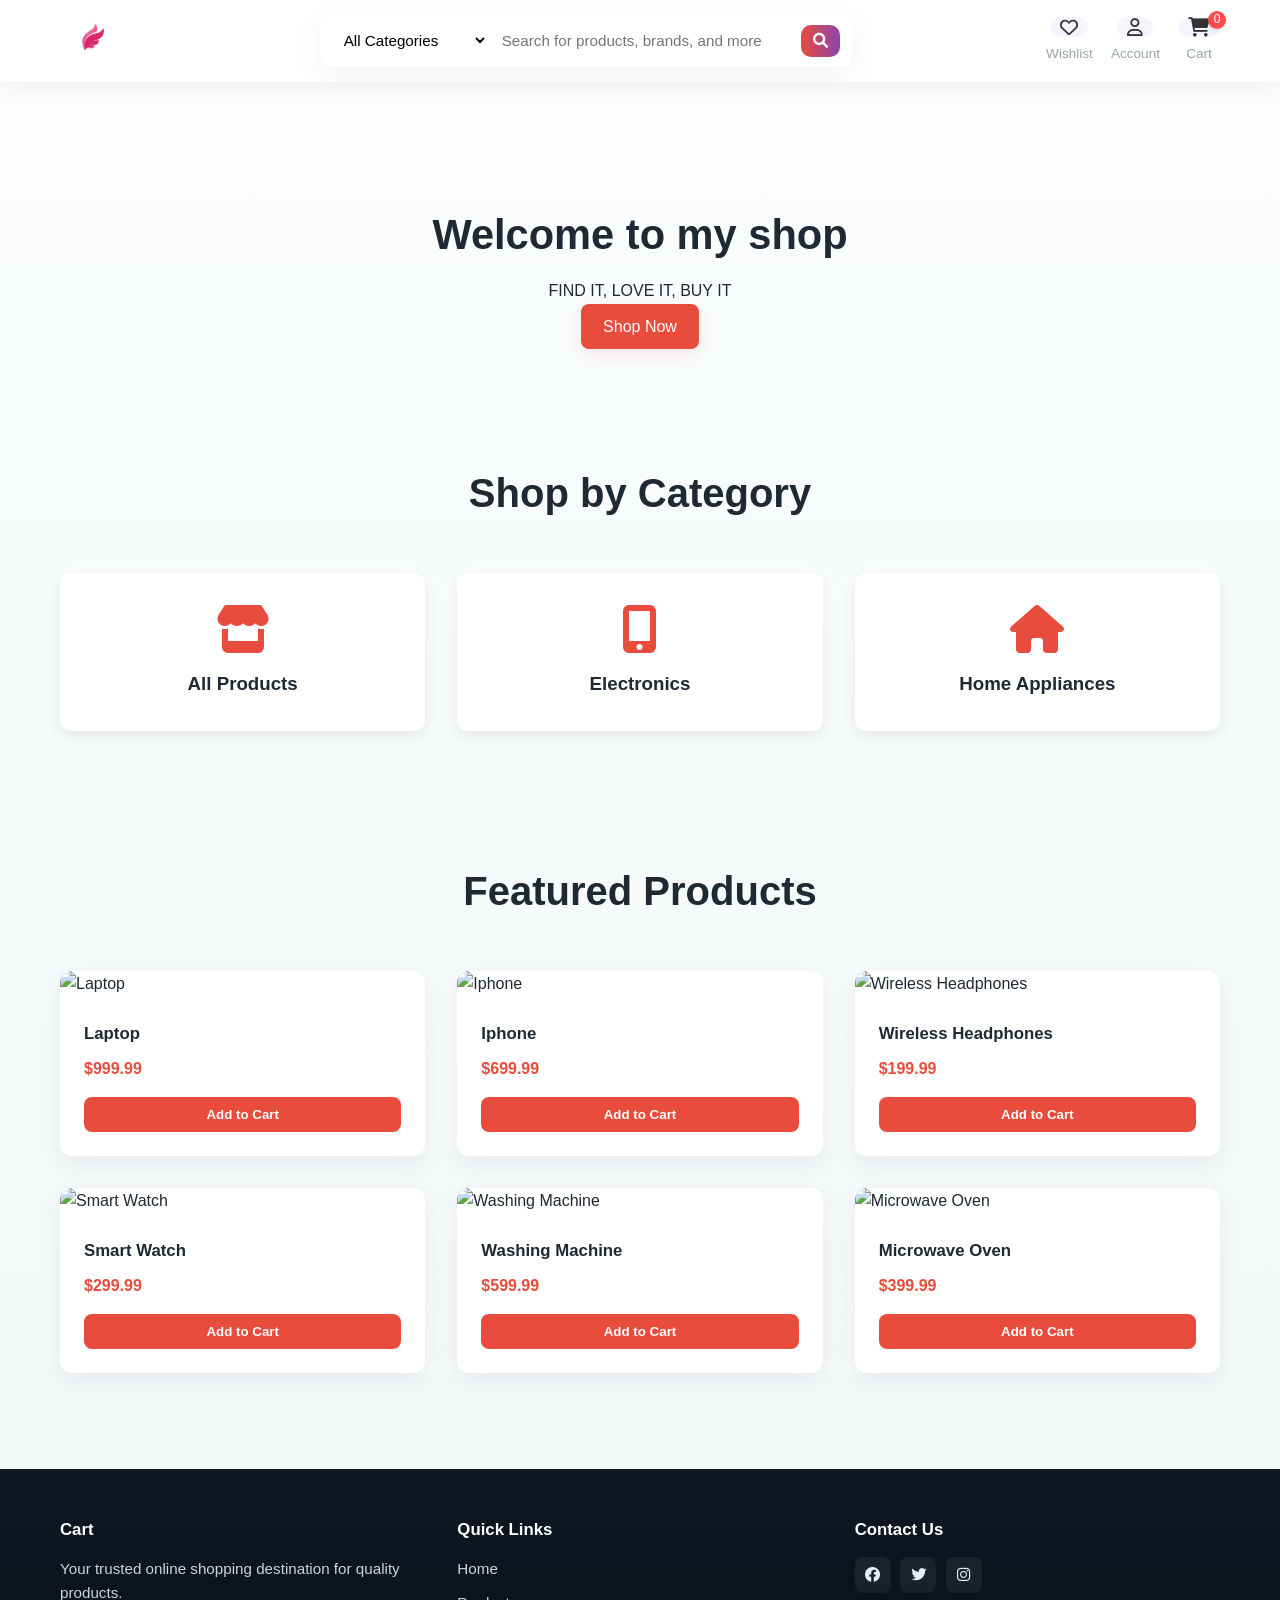
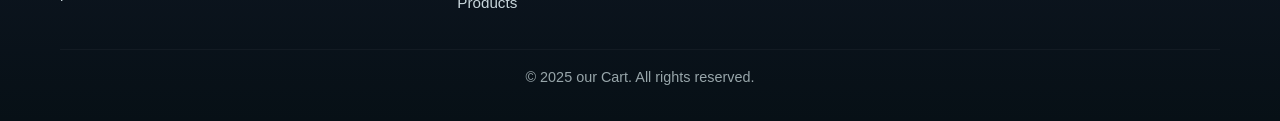
==== index.html @ 05873bdb "Add files via upload" ====
<!DOCTYPE html>
<html lang="en">
<head>
    <meta charset="UTF-8">
    <meta name="viewport" content="width=device-width, initial-scale=1.0">
    <title>Online Store</title>
    <link href="https://cdnjs.cloudflare.com/ajax/libs/font-awesome/6.0.0/css/all.min.css" rel="stylesheet">
    <link rel="stylesheet" href="style.css">
</head>
<body>

    <header>
        <nav class="navbar">
            <div class="nav-container container">
                <div class="nav-left">
                    <div class="logo">
                        <a href="index.html" aria-label="Skm Cart home">
                            <img src="favicon.png" alt="Skm Cart logo">
                            <span class="sr-only">Cart</span>
                        </a>
                    </div>
                </div>

                <div class="nav-center">
                    <div class="search-bar">
                        <select id="search-category" class="search-category" aria-label="Select category">
                            <option value="all">All Categories</option>
                            <option value="electronics">Electronics</option>
                            <option value="appliances">Home Appliances</option>
                        </select>
                        <input id="search-input" class="search-input" type="search" placeholder="Search for products, brands, and more" aria-label="Search products">
                        <button class="search-btn" aria-label="Submit search"><i class="fas fa-search"></i></button>
                    </div>
                </div>

                <div class="nav-right">
                    <div class="nav-icons-stack">
                        <a href="#" class="icon-item" aria-label="Wishlist">
                            <i class="far fa-heart fa-lg" aria-hidden="true"></i>
                            <span class="nav-label">Wishlist</span>
                        </a>
                        <a href="#" class="icon-item" aria-label="Account">
                            <i class="far fa-user fa-lg" aria-hidden="true"></i>
                            <span class="nav-label">Account</span>
                        </a>
                        <a href="cart.html" class="icon-item cart-icon-link" aria-label="View cart">
                            <i class="fas fa-shopping-cart fa-lg" aria-hidden="true"></i>
                            <span class="nav-label">Cart</span>
                            <span class="cart-count" aria-live="polite">0</span>
                        </a>
                    </div>
                </div>
            </div>
        </nav>
    </header>

    <section id="home" class="hero">
        <div class="hero-content">
            <h1>Welcome to my shop</h1>
            <p>FIND IT, LOVE IT, BUY IT</p>
            <a href="#products" class="cta-button">Shop Now</a>
        </div>
    </section>

    <section class="categories">
        <div class="container">
            <h2>Shop by Category</h2>
            <div class="category-grid">
                <div class="category-card" onclick="filterProducts('all')">
                    <i class="fas fa-store"></i>
                    <h3>All Products</h3>
                </div>
                <div class="category-card" onclick="filterProducts('electronics')">
                    <i class="fas fa-mobile-alt"></i>
                    <h3>Electronics</h3>
                </div>
                <div class="category-card" onclick="filterProducts('appliances')">
                    <i class="fas fa-home"></i>
                    <h3>Home Appliances</h3>
                </div>
            </div>
        </div>
    </section>
    
    <section id="products" class="products">
        <div class="container">
            <h2>Featured Products</h2>
            <div class="product-grid" id="product-grid"></div>
        </div>
    </section>

    <footer id="about">
        <div class="container">
            <div class="footer-content">
                <div class="footer-section">
                    <h3>Cart</h3>
                    <p>Your trusted online shopping destination for quality products.</p>
                </div>
                <div class="footer-section">
                    <h4>Quick Links</h4>
                    <ul>
                        <li><a href="#home">Home</a></li>
                        <li><a href="#products">Products</a></li>
                    </ul>
                </div>
                <div id="contact" class="footer-section">
                    <h4>Contact Us</h4>
                    <div class="social-icons">
                        <a href="#" class="social-link" aria-label="Facebook" title="Facebook">
                            <i class="fab fa-facebook"></i>
                        </a>
                        <a href="#" class="social-link" aria-label="Twitter" title="Twitter">
                            <i class="fab fa-twitter"></i>
                        </a>
                        <a href="#" class="social-link" aria-label="Instagram" title="Instagram">
                            <i class="fab fa-instagram"></i>
                        </a>
                    </div>
                </div>
            </div>
            <div class="footer-bottom">
                <p>© 2025 our Cart. All rights reserved.</p>
            </div>
        </div>
    </footer>
    
    <script src="script.js"></script>

    <!-- Product Detail Modal -->
    <div id="product-modal" class="modal" aria-hidden="true">
        <div class="modal-overlay" data-action="close"></div>
        <div class="modal-dialog" role="dialog" aria-modal="true" aria-labelledby="modal-title">
            <button class="modal-close" data-action="close" aria-label="Close">&times;</button>
            <div class="modal-content">
                <div class="modal-image">
                    <img id="modal-image" src="" alt="">
                </div>
                <div class="modal-info">
                    <h3 id="modal-title"></h3>
                    <p id="modal-price"></p>
                    <p id="modal-desc"></p>
                    <button id="modal-add" class="cta-button">Add to Cart</button>
                </div>
            </div>
        </div>
    </div>
</body>
</html>
---- style.css ----
/* General Styles */
* {
    margin: 0;
    padding: 0;
    box-sizing: border-box;
    font-family: 'Arial', sans-serif;
}

body {
    line-height: 1.6;
    color: var(--text-color);
    background: var(--page-bg);
    -webkit-font-smoothing:antialiased;
}

.container {
    max-width: 1200px;
    margin: 0 auto;
    padding: 0 20px;
}

:root{
    --brand:#e74c3c;
    --accent:#02e6d9;
    --muted:#98a6aa;
    --bg:#f6f8f9;
    --page-bg: linear-gradient(180deg,#fbfdfe 0%, #f3f7f8 100%);
    --card-bg:#ffffff;
    --text-color:#1f2933;
    --shadow: 0 8px 24px rgba(15,23,42,0.06);
}

/* Accessibility helpers */
.sr-only {
    position: absolute !important;
    width: 1px !important;
    height: 1px !important;
    padding: 0 !important;
    margin: -1px !important;
    overflow: hidden !important;
    clip: rect(0, 0, 0, 0) !important;
    white-space: nowrap !important;
    border: 0 !important;
}

a {
    text-decoration: none;
    color: inherit;
}

/* Header & Navbar */
header {
    background: rgba(255,255,255,0.9);
    backdrop-filter: blur(6px);
    box-shadow: 0 6px 20px rgba(15,23,42,0.05);
    position: sticky;
    top: 0;
    z-index: 1000;
}

.navbar {
    padding: 0.9rem 0;
}

.nav-container {
    display: flex;
    align-items: center;
    gap: 1rem;
    justify-content: space-between;
}

.nav-left {
    display: flex;
    align-items: center;
    gap: 0.8rem;
}

.nav-center {
    flex: 1 1 auto;
    display: flex;
    align-items: center;
    justify-content: center;
}

.nav-right {
    display: flex;
    align-items: center;
    gap: 0.6rem;
}

/* nav-toggle removed */

.nav-menu {
    display: flex;
    list-style: none;
    gap: 1.4rem;
    align-items: center;
    justify-content: center;
}

/* Mobile collapsed state removed (no toggle button) */

/* Search form in header */
.search-form {
    display: flex;
    align-items: center;
    gap: 0.4rem;
    margin-right: 0.8rem;
}

.search-input {
    padding: 8px 10px;
    border-radius: 6px;
    border: 1px solid #e6e6e6;
    width: 220px;
    font-size: 0.95rem;
}

.search-btn {
    background: #e74c3c;
    color: white;
    border: none;
    padding: 8px 10px;
    border-radius: 6px;
    cursor: pointer;
}

.search-btn i { font-size: 0.95rem; }

.logo h2 {
    color: var(--brand);
    font-size: 1.6rem;
    letter-spacing: -.5px;
    font-weight:700;
}

.logo a { display: inline-flex; align-items:center; gap:8px; color: inherit; }
/* logo icon removed */

.logo img {
    height: 44px;
    width: auto;
    display: block;
}

/* Centered search bar (large) */
.search-bar {
    display: inline-flex;
    align-items: center;
    gap: 8px;
    background: #fff;
    padding: 10px 12px;
    border-radius: 12px;
    box-shadow: 0 8px 30px rgba(31,41,51,0.06);
    max-width: 640px;
    width: 60%;
}

.search-category {
    border: none;
    background: transparent;
    font-size: 0.95rem;
    padding: 6px 8px;
}

.search-bar .search-input {
    flex: 1 1 auto;
    border: none;
    box-shadow: none;
    padding: 8px 6px;
}

.search-bar .search-btn {
    background: linear-gradient(90deg,var(--brand), #8e44ad);
    color: #fff;
    border-radius: 10px;
    padding: 8px 12px;
}

.nav-icons-stack {
    display: flex;
    gap: 18px;
    align-items: center;
}

.icon-item {
    display: inline-flex;
    flex-direction: column;
    align-items: center;
    gap: 6px;
    text-decoration: none;
    color: inherit;
    font-size: 0.9rem;
}

.icon-item i { display:block; background: rgba(107,91,214,0.06); padding:10px; border-radius:10px; color:#333; }

.icon-item:hover i { transform: translateY(-4px); background: linear-gradient(90deg,#6b5bd6,#8e44ad); color:#fff; }

.nav-icons-stack .cart-count { background:#ff4d4d; }

.icon-item .nav-label {
    font-size: 0.85rem;
    color: var(--muted);
}

/* make search-bar responsive */
@media (max-width: 900px) {
    .search-bar { width: 70%; }
}

@media (max-width: 700px) {
    .search-bar { width: 100%; }
    .nav-center { order: 3; width: 100%; margin-top: 8px; }
    .nav-right { order: 2; }
    .nav-left { order: 1; }
    .nav-icons-stack { gap: 10px; }
    .icon-item .nav-label { display: none; }
}

.nav-menu {
    display: flex;
    list-style: none;
    gap: 2rem;
}

.nav-menu a:hover {
    color: #e74c3c;
}

.cart-icon-link {
    position: relative;
    display: inline-flex;
    align-items: center;
    gap: 6px;
    color: inherit;
}

.cart-icon-link .fas {
    font-size: 1.2rem;
}

.cart-count {
    position: absolute;
    top: -6px;
    right: -6px;
    background: var(--brand);
    color: white;
    border-radius: 50%;
    min-width: 18px;
    height: 18px;
    padding: 0 4px;
    font-size: 0.75rem;
    display: inline-flex;
    align-items: center;
    justify-content: center;
    box-shadow: 0 2px 6px rgba(0,0,0,0.12);
}

/* Hero Section */
.hero {
    background: linear-gradient(180deg,var(--page-bg), #eaf8f6 60%);
    padding: 120px 20px 48px;
    text-align: center;
}

.hero-content h1 {
    font-size: 2.6rem;
    margin-bottom: 0.6rem;
    color: var(--text-color);
}

.cta-button {
    background: var(--brand);
    color: white;
    padding: 10px 22px;
    border: none;
    border-radius: 8px;
    font-size: 1rem;
    cursor: pointer;
    transition: transform 0.12s ease, box-shadow 0.12s ease;
    display: inline-block;
    box-shadow: 0 6px 18px rgba(231,76,60,0.12);
}

.cta-button:hover {
    transform: translateY(-3px);
}

/* Categories & Products Section */
.categories, .products {
    padding: 4rem 0;
}

h2 {
    text-align: center;
    margin-bottom: 3rem;
    font-size: 2.5rem;
}

.category-grid, .product-grid {
    display: grid;
    grid-template-columns: repeat(auto-fit, minmax(280px, 1fr));
    gap: 2rem;
}

.category-card {
    background: white;
    padding: 2rem;
    border-radius: 10px;
    text-align: center;
    box-shadow: 0 5px 15px rgba(0,0,0,0.08);
    transition: transform 0.3s;
    cursor: pointer;
}

.category-card:hover {
    transform: translateY(-5px);
}

.category-card i {
    font-size: 3rem;
    color: #e74c3c;
    margin-bottom: 1rem;
}

/* Product Card */
.product-card {
    background: var(--card-bg);
    border-radius: 12px;
    overflow: hidden;
    box-shadow: var(--shadow);
    transition: transform 0.18s ease, box-shadow 0.18s ease;
    display: flex;
    flex-direction: column;
}

.product-card:hover {
    transform: translateY(-6px) scale(1.01);
    box-shadow: 0 18px 40px rgba(15,23,42,0.12);
}

.product-image img {
    width: 100%;
    height: 220px;
    object-fit: cover;
    transition: transform 0.3s ease;
}

.product-image img:hover {
    transform: scale(1.03);
}

.product-info {
    padding: 1.5rem;
    flex-grow: 1;
    display: flex;
    flex-direction: column;
}

.product-info h3 {
    margin-bottom: 0.5rem;
    font-size: 1.05rem;
    color: var(--text-color);
}

.product-info .price {
    font-weight: 700;
    color: var(--brand);
    margin-bottom: 1rem;
}

.add-to-cart, .product-info .add-to-cart {
    background: var(--brand);
    color: white;
    border: none;
    padding: 10px 14px;
    border-radius: 8px;
    cursor: pointer;
    font-weight:600;
}

.add-to-cart:hover { transform: translateY(-2px); }

.product-info p {
    flex-grow: 1;
    color: #666;
    margin-bottom: 1rem;
}

.product-info .price {
    font-weight: 700;
    color: #e74c3c;
    margin-bottom: 1rem;
}

.product-actions {
    display: flex;
    gap: 0.5rem;
}

.product-actions button {
    background: #e74c3c;
    color: white;
    border: none;
    padding: 10px 14px;
    border-radius: 6px;
    cursor: pointer;
    transition: background 0.2s;
}

.product-actions button.secondary {
    background: #f1f1f1;
    color: #333;
}

.product-actions button:hover {
    background: #c0392b;
}

/* Footer - modern, responsive */
footer {
    background: linear-gradient(180deg, #0f1724 0%, #071016 100%);
    color: #e6eef2;
    padding: 3rem 0 2rem;
    margin-top: 2rem;
}

.footer-content {
    display: flex;
    gap: 2rem;
    align-items: flex-start;
    justify-content: space-between;
    flex-wrap: wrap;
    padding-bottom: 1.5rem;
}

.footer-section {
    flex: 1 1 220px;
    min-width: 180px;
}

.footer-section h3, .footer-section h4 {
    color: #ffffff;
    margin-bottom: 0.8rem;
    font-size: 1.05rem;
}

.footer-section p, .footer-section ul, .footer-section a {
    color: #c8d6db;
    font-size: 0.95rem;
    line-height: 1.6;
}

.footer-section ul {
    list-style: none;
    padding: 0;
}

.footer-section ul li {
    margin-bottom: 0.6rem;
}

.footer-section a:hover {
    color: #02e6d9;
}

.social-icons {
    display: flex;
    gap: 0.6rem;
}

.social-icons i {
    background: rgba(255,255,255,0.06);
    padding: 8px;
    border-radius: 8px;
    width: 36px;
    height: 36px;
    display: inline-flex;
    align-items: center;
    justify-content: center;
    color: #e6eef2;
    transition: transform 0.15s, background 0.15s;
}

.social-icons i:hover {
    transform: translateY(-3px);
    background: rgba(2,229,217,0.12);
    color: #02e6d9;
}

.social-link {
    display: inline-block;
    border-radius: 8px;
    outline: none;
}

.social-link:focus {
    box-shadow: 0 0 0 3px rgba(2,229,217,0.12);
}

.footer-bottom {
    border-top: 1px solid rgba(255,255,255,0.04);
    padding-top: 1rem;
    text-align: center;
    color: #98a6aa;
    font-size: 0.9rem;
}

@media (max-width: 768px) {
    .hero {
        padding-top: 120px;
    }

    .footer-content {
        flex-direction: column;
        gap: 1.2rem;
    }

    .nav-menu {
        display: none;
    }

    /* collapsed mobile menu rules removed (no toggle) */

    .nav-right .search-input {
        width: 120px;
    }

    .search-input {
        width: 140px;
    }
}

/* Cart Page Styles */
.page-container h2 {
    margin: 1.5rem 0;
    font-size: 1.8rem;
}

/* Checkout Page Styles */
.checkout-layout {
    display: grid;
    grid-template-columns: 1fr 380px;
    gap: 2rem;
    align-items: start;
}

.checkout-form {
    background: var(--card-bg);
    padding: 1.2rem;
    border-radius: 10px;
    box-shadow: var(--shadow);
}

.checkout-form h3 {
    margin-bottom: 1rem;
    font-size: 1.2rem;
    color: var(--text-color);
}

.form-group {
    display: flex;
    flex-direction: column;
    gap: 6px;
    margin-bottom: 12px;
}

.form-group label {
    font-size: 0.95rem;
    color: var(--text-color);
}

.form-group input, .form-group select, .form-group textarea {
    padding: 10px 12px;
    border-radius: 8px;
    border: 1px solid #e6e9eb;
    background: #fff;
    font-size: 0.95rem;
    color: #222;
}

.form-group input:focus, .form-group select:focus, .form-group textarea:focus {
    outline: none;
    box-shadow: 0 4px 18px rgba(2,229,217,0.08);
    border-color: var(--brand);
}

.checkout-form .cta-button {
    margin-top: 8px;
    padding: 12px 16px;
    font-size: 1rem;
    border-radius: 8px;
}

.order-summary {
    /* keep existing dark summary but add spacing */
    padding: 1.6rem;
    min-height: 160px;
}

.summary-item {
    display: flex;
    justify-content: space-between;
    gap: 8px;
    margin-bottom: 8px;
    color: #dbe8ea;
}

.order-summary h3 { color: #fff; }

/* Two-column compact form layout for wider screens */
.checkout-form .row {
    display: grid;
    grid-template-columns: 1fr 1fr;
    gap: 12px;
}

@media (max-width: 900px) {
    .checkout-layout {
        grid-template-columns: 1fr;
    }

    .checkout-form .row {
        grid-template-columns: 1fr;
    }

    .order-summary {
        margin-top: 1rem;
        width: 100%;
    }
}

/* Payment section styles */
.payment-methods {
    display: flex;
    gap: 12px;
    align-items: center;
}

.pm-item {
    display: inline-flex;
    align-items: center;
    gap: 8px;
    background: #f5f7f8;
    padding: 8px 10px;
    border-radius: 8px;
    font-size: 0.95rem;
    cursor: pointer;
}

.pm-item input { accent-color: var(--brand); }

.payment-panel { margin-top: 12px; }

.qr-placeholder {
    background: linear-gradient(180deg,#fff 0%, #f1f5f6 100%);
    border: 1px dashed rgba(0,0,0,0.06);
    height: 160px;
    display: flex;
    align-items: center;
    justify-content: center;
    border-radius: 8px;
    color: #6b7280;
    font-weight: 600;
}

#qr-reader { border-radius: 8px; overflow: hidden; max-width: 100%; box-shadow: 0 6px 18px rgba(0,0,0,0.06); }
#qr-scanner .cta-button { padding: 8px 12px; }

.payment-panel p { color: #445; margin-bottom: 8px; }

/* UPI specific */
.payment-panel #upi-id {
    width: 100%;
}

.payment-panel #upi-btn { margin-top: 8px; }

#cart-grid {
    display: grid;
    grid-template-columns: 1fr 340px;
    gap: 2rem;
    align-items: start;
}

.cart-items {
    display: flex;
    flex-direction: column;
    gap: 1rem;
}

.cart-item {
    background: #fff;
    display: grid;
    grid-template-columns: 100px 1fr auto;
    gap: 1rem;
    align-items: center;
    padding: 1rem;
    border-radius: 10px;
    box-shadow: 0 4px 12px rgba(2,13,23,0.06);
}

.cart-item img {
    width: 100px;
    height: 80px;
    object-fit: cover;
    border-radius: 8px;
}

.item-details h3 {
    font-size: 1rem;
    margin-bottom: 0.4rem;
}

.item-details p {
    color: #666;
    font-size: 0.95rem;
    margin-bottom: 0.6rem;
}

.quantity-controls {
    display: inline-flex;
    align-items: center;
    gap: 0.5rem;
    background: #f7f9fa;
    padding: 4px;
    border-radius: 6px;
}

.quantity-btn {
    background: transparent;
    border: none;
    width: 28px;
    height: 28px;
    display: inline-flex;
    align-items: center;
    justify-content: center;
    cursor: pointer;
    font-weight: 700;
    color: #333;
}

.quantity-btn:hover {
    background: rgba(0,0,0,0.04);
    border-radius: 4px;
}

.remove-btn {
    background: transparent;
    color: #c0392b;
    border: 1px solid rgba(192,57,43,0.08);
    padding: 6px 8px;
    border-radius: 6px;
    cursor: pointer;
}

.item-total {
    font-weight: 700;
    color: #111;
    margin-left: 0.5rem;
}

.order-summary {
    background: linear-gradient(180deg,#0b2230 0%, #071016 100%);
    color: #e6eef2;
    padding: 1.4rem;
    border-radius: 10px;
    box-shadow: 0 6px 18px rgba(2,13,23,0.18);
}

.order-summary h3 {
    margin-bottom: 1rem;
}

.order-summary p {
    font-size: 1.1rem;
    margin-bottom: 1rem;
}

.order-summary .cta-button {
    display: block;
    text-align: center;
    width: 100%;
}

@media (max-width: 900px) {
    #cart-grid {
        grid-template-columns: 1fr;
    }

    .cart-item {
        grid-template-columns: 80px 1fr;
    }

    .item-total {
        margin-left: 0;
        margin-top: 8px;
    }
}

/* Modal styles for product detail popup */
.modal {
    position: fixed;
    inset: 0;
    display: none;
    align-items: center;
    justify-content: center;
    z-index: 2000;
}

.modal.show {
    display: flex;
}

.modal-overlay {
    position: absolute;
    inset: 0;
    background: rgba(0,0,0,0.6);
}

.modal-dialog {
    position: relative;
    background: #fff;
    border-radius: 10px;
    max-width: 900px;
    width: 90%;
    z-index: 2010;
    padding: 0.8rem;
}

.modal-close {
    position: absolute;
    right: 12px;
    top: 8px;
    background: transparent;
    border: none;
    font-size: 1.6rem;
    cursor: pointer;
}

.modal-content {
    display: flex;
    gap: 1rem;
    align-items: flex-start;
}

.modal-image img {
    max-width: 360px;
    width: 100%;
    height: auto;
    border-radius: 8px;
}

.modal-info {
    padding: 0.6rem 0.8rem;
}

.modal-info .cta-button, #modal-add {
    background: var(--brand);
    color: white;
    border-radius: 8px;
    padding: 8px 14px;
    border: none;
    cursor: pointer;
}

/* Focus outlines for keyboard users */
button:focus, a:focus, input:focus {
    outline: 3px solid rgba(2,229,217,0.14);
    outline-offset: 2px;
}

@media (max-width: 720px) {
    .modal-content {
        flex-direction: column;
        align-items: center;
    }

    .modal-image img {
        max-width: 100%;
    }
}

/* Processing spinner and order confirm modal tweaks */
.spinner {
    width: 56px;
    height: 56px;
    border-radius: 50%;
    border: 6px solid rgba(0,0,0,0.06);
    border-top-color: var(--brand);
    animation: spin 1s linear infinite;
    margin-top: 12px;
}

@keyframes spin { to { transform: rotate(360deg); } }

#order-confirm-modal .modal-dialog { max-width: 640px; }
#order-confirm-body { color: #133; margin-top: 8px; }
.order-confirm-actions .cta-button { background: linear-gradient(90deg,var(--brand), #8e44ad); }
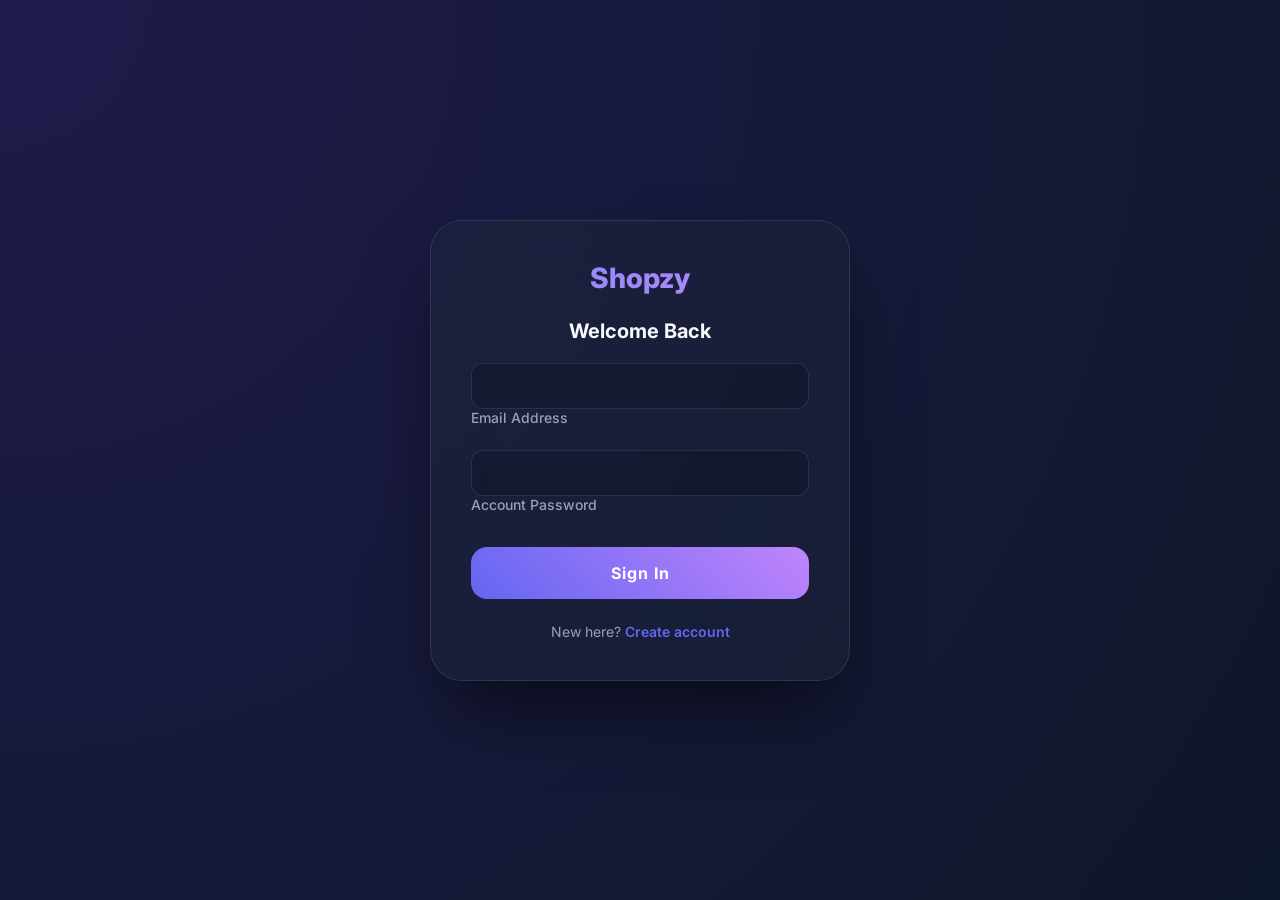
==== commit 09b9fe46: "Add files via upload" ====
--- a/index.html
+++ b/index.html
@@ -1,148 +1,175 @@
-<!DOCTYPE html>
-<html lang="en">
-<head>
-    <meta charset="UTF-8">
-    <meta name="viewport" content="width=device-width, initial-scale=1.0">
-    <title>Online Store</title>
-    <link href="https://cdnjs.cloudflare.com/ajax/libs/font-awesome/6.0.0/css/all.min.css" rel="stylesheet">
-    <link rel="stylesheet" href="style.css">
-</head>
-<body>
-
-    <header>
-        <nav class="navbar">
-            <div class="nav-container container">
-                <div class="nav-left">
-                    <div class="logo">
-                        <a href="index.html" aria-label="Skm Cart home">
-                            <img src="favicon.png" alt="Skm Cart logo">
-                            <span class="sr-only">Cart</span>
-                        </a>
-                    </div>
-                </div>
-
-                <div class="nav-center">
-                    <div class="search-bar">
-                        <select id="search-category" class="search-category" aria-label="Select category">
-                            <option value="all">All Categories</option>
-                            <option value="electronics">Electronics</option>
-                            <option value="appliances">Home Appliances</option>
-                        </select>
-                        <input id="search-input" class="search-input" type="search" placeholder="Search for products, brands, and more" aria-label="Search products">
-                        <button class="search-btn" aria-label="Submit search"><i class="fas fa-search"></i></button>
-                    </div>
-                </div>
-
-                <div class="nav-right">
-                    <div class="nav-icons-stack">
-                        <a href="#" class="icon-item" aria-label="Wishlist">
-                            <i class="far fa-heart fa-lg" aria-hidden="true"></i>
-                            <span class="nav-label">Wishlist</span>
-                        </a>
-                        <a href="#" class="icon-item" aria-label="Account">
-                            <i class="far fa-user fa-lg" aria-hidden="true"></i>
-                            <span class="nav-label">Account</span>
-                        </a>
-                        <a href="cart.html" class="icon-item cart-icon-link" aria-label="View cart">
-                            <i class="fas fa-shopping-cart fa-lg" aria-hidden="true"></i>
-                            <span class="nav-label">Cart</span>
-                            <span class="cart-count" aria-live="polite">0</span>
-                        </a>
-                    </div>
-                </div>
-            </div>
-        </nav>
-    </header>
-
-    <section id="home" class="hero">
-        <div class="hero-content">
-            <h1>Welcome to my shop</h1>
-            <p>FIND IT, LOVE IT, BUY IT</p>
-            <a href="#products" class="cta-button">Shop Now</a>
-        </div>
-    </section>
-
-    <section class="categories">
-        <div class="container">
-            <h2>Shop by Category</h2>
-            <div class="category-grid">
-                <div class="category-card" onclick="filterProducts('all')">
-                    <i class="fas fa-store"></i>
-                    <h3>All Products</h3>
-                </div>
-                <div class="category-card" onclick="filterProducts('electronics')">
-                    <i class="fas fa-mobile-alt"></i>
-                    <h3>Electronics</h3>
-                </div>
-                <div class="category-card" onclick="filterProducts('appliances')">
-                    <i class="fas fa-home"></i>
-                    <h3>Home Appliances</h3>
-                </div>
-            </div>
-        </div>
-    </section>
-    
-    <section id="products" class="products">
-        <div class="container">
-            <h2>Featured Products</h2>
-            <div class="product-grid" id="product-grid"></div>
-        </div>
-    </section>
-
-    <footer id="about">
-        <div class="container">
-            <div class="footer-content">
-                <div class="footer-section">
-                    <h3>Cart</h3>
-                    <p>Your trusted online shopping destination for quality products.</p>
-                </div>
-                <div class="footer-section">
-                    <h4>Quick Links</h4>
-                    <ul>
-                        <li><a href="#home">Home</a></li>
-                        <li><a href="#products">Products</a></li>
-                    </ul>
-                </div>
-                <div id="contact" class="footer-section">
-                    <h4>Contact Us</h4>
-                    <div class="social-icons">
-                        <a href="#" class="social-link" aria-label="Facebook" title="Facebook">
-                            <i class="fab fa-facebook"></i>
-                        </a>
-                        <a href="#" class="social-link" aria-label="Twitter" title="Twitter">
-                            <i class="fab fa-twitter"></i>
-                        </a>
-                        <a href="#" class="social-link" aria-label="Instagram" title="Instagram">
-                            <i class="fab fa-instagram"></i>
-                        </a>
-                    </div>
-                </div>
-            </div>
-            <div class="footer-bottom">
-                <p>© 2025 our Cart. All rights reserved.</p>
-            </div>
-        </div>
-    </footer>
-    
-    <script src="script.js"></script>
-
-    <!-- Product Detail Modal -->
-    <div id="product-modal" class="modal" aria-hidden="true">
-        <div class="modal-overlay" data-action="close"></div>
-        <div class="modal-dialog" role="dialog" aria-modal="true" aria-labelledby="modal-title">
-            <button class="modal-close" data-action="close" aria-label="Close">&times;</button>
-            <div class="modal-content">
-                <div class="modal-image">
-                    <img id="modal-image" src="" alt="">
-                </div>
-                <div class="modal-info">
-                    <h3 id="modal-title"></h3>
-                    <p id="modal-price"></p>
-                    <p id="modal-desc"></p>
-                    <button id="modal-add" class="cta-button">Add to Cart</button>
-                </div>
-            </div>
-        </div>
-    </div>
-</body>
-</html>+<!DOCTYPE html>
+<html lang="en">
+<head>
+    <meta charset="UTF-8">
+    <meta name="viewport" content="width=device-width, initial-scale=1.0">
+    <title>Storefront | Shopzy</title>
+    <link rel="stylesheet" href="style.css">
+    <style>
+        body { display: block; align-items: flex-start; justify-content: flex-start; }
+        .header {
+            background: var(--card-bg);
+            backdrop-filter: blur(var(--glass-blur));
+            border-bottom: 1px solid var(--border-color);
+            padding: 16px 40px;
+            display: flex;
+            justify-content: space-between;
+            align-items: center;
+            position: sticky;
+            top: 0;
+            z-index: 100;
+        }
+        .main-content {
+            display: grid;
+            grid-template-columns: 250px 1fr;
+            gap: 40px;
+            padding: 40px;
+            max-width: 1400px;
+            margin: 0 auto;
+        }
+        .sidebar {
+            background: var(--card-bg);
+            backdrop-filter: blur(var(--glass-blur));
+            border: 1px solid var(--border-color);
+            border-radius: 20px;
+            padding: 24px;
+            height: fit-content;
+        }
+        .product-grid {
+            display: grid;
+            grid-template-columns: repeat(auto-fill, minmax(250px, 1fr));
+            gap: 24px;
+        }
+        .product-card {
+            background: var(--card-bg);
+            border: 1px solid var(--border-color);
+            border-radius: 20px;
+            overflow: hidden;
+            transition: var(--transition);
+            cursor: pointer;
+        }
+        .product-card:hover { transform: translateY(-10px); box-shadow: 0 10px 30px rgba(0,0,0,0.5); }
+        .product-img { width: 100%; height: 200px; object-fit: cover; }
+        .product-info { padding: 20px; }
+        .product-price { color: var(--primary); font-size: 1.25rem; font-weight: 700; margin: 10px 0; }
+        .category-filter-item {
+            padding: 10px 0;
+            cursor: pointer;
+            color: var(--text-muted);
+            transition: var(--transition);
+        }
+        .category-filter-item:hover, .category-filter-item.active { color: var(--primary); }
+        .badge { display: none; }
+        .cart-wrapper { position: relative; cursor: pointer; }
+        #cart-count {
+            position: absolute;
+            top: -5px;
+            right: -10px;
+            background: #ef4444;
+            color: white;
+            font-size: 0.7rem;
+            padding: 2px 6px;
+            border-radius: 10px;
+        }
+        .admin-nav { display: none; margin-left: 20px; border-left: 1px solid var(--border-color); padding-left: 20px; }
+        .qty-input { width: 60px; padding: 4px; border-radius: 8px; margin-right: 10px; }
+    </style>
+</head>
+<body>
+    <header class="header">
+        <a href="index.html" class="logo">Shopzy</a>
+        <div style="display: flex; align-items: center; gap: 24px;">
+            <div id="admin-menu" class="admin-nav">
+                <a href="category.html" class="footer-link" style="margin: 0 10px;">Categories</a>
+                <a href="subcategory.html" class="footer-link" style="margin: 0 10px;">Sub-Cats</a>
+                <a href="products-admin.html" class="footer-link" style="margin: 0 10px;">Admin Prods</a>
+            </div>
+            <div class="cart-wrapper" onclick="navigateTo('cart.html')">
+                <span style="font-weight: 600;">🛒 Cart</span>
+                <span id="cart-count">0</span>
+            </div>
+            <a href="orders.html" class="footer-link" style="margin: 0 10px; font-weight: 600;">📦 Orders</a>
+            <span id="welcome-message" style="font-size: 0.9rem; margin-right: 10px;">Welcome!</span>
+            <button onclick="logout()" style="padding: 8px 16px; font-size: 0.8rem; width: auto; background: #ef4444;">Logout</button>
+        </div>
+    </header>
+
+    <div class="main-content">
+        <aside class="sidebar">
+            <h3 style="margin-bottom: 20px;">Filters</h3>
+            <p style="font-size: 0.8rem; text-transform: uppercase; color: var(--text-muted);">Category</p>
+            <div id="category-filters">
+                <div class="category-filter-item active" onclick="filterByCategory('All', this)">All Products</div>
+                <!-- Categories populated here -->
+            </div>
+        </aside>
+
+        <main>
+            <h1 id="page-title" style="text-align: left; margin-bottom: 30px;">All Products</h1>
+            <div id="product-container" class="product-grid">
+                <!-- Products populated here -->
+            </div>
+        </main>
+    </div>
+
+    <script src="auth.js"></script>
+    <script src="utils.js"></script>
+    <script>
+        document.addEventListener('DOMContentLoaded', () => {
+            const currentUser = JSON.parse(sessionStorage.getItem('currentUser'));
+            if (!currentUser) { navigateTo('login.html'); return; }
+
+            document.getElementById('welcome-message').innerText = `Hi, ${currentUser.name}`;
+            if (currentUser.role === 'Admin') {
+                document.getElementById('admin-menu').style.display = 'block';
+            }
+            
+            renderFilters();
+            renderStoreProducts('All');
+            updateCartIcon();
+        });
+
+        function renderFilters() {
+            const categories = JSON.parse(localStorage.getItem('categories') || '[]');
+            const container = document.getElementById('category-filters');
+            categories.forEach(cat => {
+                const item = document.createElement('div');
+                item.className = 'category-filter-item';
+                item.innerText = cat.name;
+                item.onclick = () => filterByCategory(cat.name, item);
+                container.appendChild(item);
+            });
+        }
+
+        function filterByCategory(catName, element) {
+            document.querySelectorAll('.category-filter-item').forEach(i => i.classList.remove('active'));
+            if (element) element.classList.add('active');
+            document.getElementById('page-title').innerText = catName + ' Products';
+            renderStoreProducts(catName);
+        }
+
+        function renderStoreProducts(filter) {
+            const products = JSON.parse(localStorage.getItem('products') || '[]');
+            const container = document.getElementById('product-container');
+            const filtered = filter === 'All' ? products : products.filter(p => p.category === filter);
+
+            container.innerHTML = filtered.map(p => `
+                <div class="product-card">
+                    <img src="${p.image}" class="product-img" onclick="navigateTo('product-detail.html?id=${p.id}')" 
+                        onerror="this.src='https://placehold.co/400x400/1e1b4b/f8fafc?text=Product+Image'">
+                    <div class="product-info">
+                        <h3 onclick="navigateTo('product-detail.html?id=${p.id}')">${p.name}</h3>
+                        <p class="product-price">$${parseFloat(p.price).toFixed(2)}</p>
+                        <div style="display: flex; align-items: center; justify-content: space-between;">
+                            <div>
+                                <input type="number" id="qty-${p.id}" value="1" min="1" max="${p.stock}" class="qty-input">
+                            </div>
+                            <button onclick="addToCart(${p.id}, document.getElementById('qty-${p.id}').value)" style="width: auto; padding: 10px 15px;">Add to Cart</button>
+                        </div>
+                    </div>
+                </div>
+            `).join('') || '<p style="color: var(--text-muted)">No products found in this category.</p>';
+        }
+    </script>
+</body>
+</html>
--- a/style.css
+++ b/style.css
@@ -1,901 +1,292 @@
-/* General Styles */
-* {
-    margin: 0;
-    padding: 0;
-    box-sizing: border-box;
-    font-family: 'Arial', sans-serif;
-}
-
-body {
-    line-height: 1.6;
-    color: var(--text-color);
-    background: var(--page-bg);
-    -webkit-font-smoothing:antialiased;
-}
-
-.container {
-    max-width: 1200px;
-    margin: 0 auto;
-    padding: 0 20px;
-}
-
-:root{
-    --brand:#e74c3c;
-    --accent:#02e6d9;
-    --muted:#98a6aa;
-    --bg:#f6f8f9;
-    --page-bg: linear-gradient(180deg,#fbfdfe 0%, #f3f7f8 100%);
-    --card-bg:#ffffff;
-    --text-color:#1f2933;
-    --shadow: 0 8px 24px rgba(15,23,42,0.06);
-}
-
-/* Accessibility helpers */
-.sr-only {
-    position: absolute !important;
-    width: 1px !important;
-    height: 1px !important;
-    padding: 0 !important;
-    margin: -1px !important;
-    overflow: hidden !important;
-    clip: rect(0, 0, 0, 0) !important;
-    white-space: nowrap !important;
-    border: 0 !important;
-}
-
-a {
-    text-decoration: none;
-    color: inherit;
-}
-
-/* Header & Navbar */
-header {
-    background: rgba(255,255,255,0.9);
-    backdrop-filter: blur(6px);
-    box-shadow: 0 6px 20px rgba(15,23,42,0.05);
-    position: sticky;
-    top: 0;
-    z-index: 1000;
-}
-
-.navbar {
-    padding: 0.9rem 0;
-}
-
-.nav-container {
-    display: flex;
-    align-items: center;
-    gap: 1rem;
-    justify-content: space-between;
-}
-
-.nav-left {
-    display: flex;
-    align-items: center;
-    gap: 0.8rem;
-}
-
-.nav-center {
-    flex: 1 1 auto;
-    display: flex;
-    align-items: center;
-    justify-content: center;
-}
-
-.nav-right {
-    display: flex;
-    align-items: center;
-    gap: 0.6rem;
-}
-
-/* nav-toggle removed */
-
-.nav-menu {
-    display: flex;
-    list-style: none;
-    gap: 1.4rem;
-    align-items: center;
-    justify-content: center;
-}
-
-/* Mobile collapsed state removed (no toggle button) */
-
-/* Search form in header */
-.search-form {
-    display: flex;
-    align-items: center;
-    gap: 0.4rem;
-    margin-right: 0.8rem;
-}
-
-.search-input {
-    padding: 8px 10px;
-    border-radius: 6px;
-    border: 1px solid #e6e6e6;
-    width: 220px;
-    font-size: 0.95rem;
-}
-
-.search-btn {
-    background: #e74c3c;
-    color: white;
-    border: none;
-    padding: 8px 10px;
-    border-radius: 6px;
-    cursor: pointer;
-}
-
-.search-btn i { font-size: 0.95rem; }
-
-.logo h2 {
-    color: var(--brand);
-    font-size: 1.6rem;
-    letter-spacing: -.5px;
-    font-weight:700;
-}
-
-.logo a { display: inline-flex; align-items:center; gap:8px; color: inherit; }
-/* logo icon removed */
-
-.logo img {
-    height: 44px;
-    width: auto;
-    display: block;
-}
-
-/* Centered search bar (large) */
-.search-bar {
-    display: inline-flex;
-    align-items: center;
-    gap: 8px;
-    background: #fff;
-    padding: 10px 12px;
-    border-radius: 12px;
-    box-shadow: 0 8px 30px rgba(31,41,51,0.06);
-    max-width: 640px;
-    width: 60%;
-}
-
-.search-category {
-    border: none;
-    background: transparent;
-    font-size: 0.95rem;
-    padding: 6px 8px;
-}
-
-.search-bar .search-input {
-    flex: 1 1 auto;
-    border: none;
-    box-shadow: none;
-    padding: 8px 6px;
-}
-
-.search-bar .search-btn {
-    background: linear-gradient(90deg,var(--brand), #8e44ad);
-    color: #fff;
-    border-radius: 10px;
-    padding: 8px 12px;
-}
-
-.nav-icons-stack {
-    display: flex;
-    gap: 18px;
-    align-items: center;
-}
-
-.icon-item {
-    display: inline-flex;
-    flex-direction: column;
-    align-items: center;
-    gap: 6px;
-    text-decoration: none;
-    color: inherit;
-    font-size: 0.9rem;
-}
-
-.icon-item i { display:block; background: rgba(107,91,214,0.06); padding:10px; border-radius:10px; color:#333; }
-
-.icon-item:hover i { transform: translateY(-4px); background: linear-gradient(90deg,#6b5bd6,#8e44ad); color:#fff; }
-
-.nav-icons-stack .cart-count { background:#ff4d4d; }
-
-.icon-item .nav-label {
-    font-size: 0.85rem;
-    color: var(--muted);
-}
-
-/* make search-bar responsive */
-@media (max-width: 900px) {
-    .search-bar { width: 70%; }
-}
-
-@media (max-width: 700px) {
-    .search-bar { width: 100%; }
-    .nav-center { order: 3; width: 100%; margin-top: 8px; }
-    .nav-right { order: 2; }
-    .nav-left { order: 1; }
-    .nav-icons-stack { gap: 10px; }
-    .icon-item .nav-label { display: none; }
-}
-
-.nav-menu {
-    display: flex;
-    list-style: none;
-    gap: 2rem;
-}
-
-.nav-menu a:hover {
-    color: #e74c3c;
-}
-
-.cart-icon-link {
-    position: relative;
-    display: inline-flex;
-    align-items: center;
-    gap: 6px;
-    color: inherit;
-}
-
-.cart-icon-link .fas {
-    font-size: 1.2rem;
-}
-
-.cart-count {
-    position: absolute;
-    top: -6px;
-    right: -6px;
-    background: var(--brand);
-    color: white;
-    border-radius: 50%;
-    min-width: 18px;
-    height: 18px;
-    padding: 0 4px;
-    font-size: 0.75rem;
-    display: inline-flex;
-    align-items: center;
-    justify-content: center;
-    box-shadow: 0 2px 6px rgba(0,0,0,0.12);
-}
-
-/* Hero Section */
-.hero {
-    background: linear-gradient(180deg,var(--page-bg), #eaf8f6 60%);
-    padding: 120px 20px 48px;
-    text-align: center;
-}
-
-.hero-content h1 {
-    font-size: 2.6rem;
-    margin-bottom: 0.6rem;
-    color: var(--text-color);
-}
-
-.cta-button {
-    background: var(--brand);
-    color: white;
-    padding: 10px 22px;
-    border: none;
-    border-radius: 8px;
-    font-size: 1rem;
-    cursor: pointer;
-    transition: transform 0.12s ease, box-shadow 0.12s ease;
-    display: inline-block;
-    box-shadow: 0 6px 18px rgba(231,76,60,0.12);
-}
-
-.cta-button:hover {
-    transform: translateY(-3px);
-}
-
-/* Categories & Products Section */
-.categories, .products {
-    padding: 4rem 0;
-}
-
-h2 {
-    text-align: center;
-    margin-bottom: 3rem;
-    font-size: 2.5rem;
-}
-
-.category-grid, .product-grid {
-    display: grid;
-    grid-template-columns: repeat(auto-fit, minmax(280px, 1fr));
-    gap: 2rem;
-}
-
-.category-card {
-    background: white;
-    padding: 2rem;
-    border-radius: 10px;
-    text-align: center;
-    box-shadow: 0 5px 15px rgba(0,0,0,0.08);
-    transition: transform 0.3s;
-    cursor: pointer;
-}
-
-.category-card:hover {
-    transform: translateY(-5px);
-}
-
-.category-card i {
-    font-size: 3rem;
-    color: #e74c3c;
-    margin-bottom: 1rem;
-}
-
-/* Product Card */
-.product-card {
-    background: var(--card-bg);
-    border-radius: 12px;
-    overflow: hidden;
-    box-shadow: var(--shadow);
-    transition: transform 0.18s ease, box-shadow 0.18s ease;
-    display: flex;
-    flex-direction: column;
-}
-
-.product-card:hover {
-    transform: translateY(-6px) scale(1.01);
-    box-shadow: 0 18px 40px rgba(15,23,42,0.12);
-}
-
-.product-image img {
-    width: 100%;
-    height: 220px;
-    object-fit: cover;
-    transition: transform 0.3s ease;
-}
-
-.product-image img:hover {
-    transform: scale(1.03);
-}
-
-.product-info {
-    padding: 1.5rem;
-    flex-grow: 1;
-    display: flex;
-    flex-direction: column;
-}
-
-.product-info h3 {
-    margin-bottom: 0.5rem;
-    font-size: 1.05rem;
-    color: var(--text-color);
-}
-
-.product-info .price {
-    font-weight: 700;
-    color: var(--brand);
-    margin-bottom: 1rem;
-}
-
-.add-to-cart, .product-info .add-to-cart {
-    background: var(--brand);
-    color: white;
-    border: none;
-    padding: 10px 14px;
-    border-radius: 8px;
-    cursor: pointer;
-    font-weight:600;
-}
-
-.add-to-cart:hover { transform: translateY(-2px); }
-
-.product-info p {
-    flex-grow: 1;
-    color: #666;
-    margin-bottom: 1rem;
-}
-
-.product-info .price {
-    font-weight: 700;
-    color: #e74c3c;
-    margin-bottom: 1rem;
-}
-
-.product-actions {
-    display: flex;
-    gap: 0.5rem;
-}
-
-.product-actions button {
-    background: #e74c3c;
-    color: white;
-    border: none;
-    padding: 10px 14px;
-    border-radius: 6px;
-    cursor: pointer;
-    transition: background 0.2s;
-}
-
-.product-actions button.secondary {
-    background: #f1f1f1;
-    color: #333;
-}
-
-.product-actions button:hover {
-    background: #c0392b;
-}
-
-/* Footer - modern, responsive */
-footer {
-    background: linear-gradient(180deg, #0f1724 0%, #071016 100%);
-    color: #e6eef2;
-    padding: 3rem 0 2rem;
-    margin-top: 2rem;
-}
-
-.footer-content {
-    display: flex;
-    gap: 2rem;
-    align-items: flex-start;
-    justify-content: space-between;
-    flex-wrap: wrap;
-    padding-bottom: 1.5rem;
-}
-
-.footer-section {
-    flex: 1 1 220px;
-    min-width: 180px;
-}
-
-.footer-section h3, .footer-section h4 {
-    color: #ffffff;
-    margin-bottom: 0.8rem;
-    font-size: 1.05rem;
-}
-
-.footer-section p, .footer-section ul, .footer-section a {
-    color: #c8d6db;
-    font-size: 0.95rem;
-    line-height: 1.6;
-}
-
-.footer-section ul {
-    list-style: none;
-    padding: 0;
-}
-
-.footer-section ul li {
-    margin-bottom: 0.6rem;
-}
-
-.footer-section a:hover {
-    color: #02e6d9;
-}
-
-.social-icons {
-    display: flex;
-    gap: 0.6rem;
-}
-
-.social-icons i {
-    background: rgba(255,255,255,0.06);
-    padding: 8px;
-    border-radius: 8px;
-    width: 36px;
-    height: 36px;
-    display: inline-flex;
-    align-items: center;
-    justify-content: center;
-    color: #e6eef2;
-    transition: transform 0.15s, background 0.15s;
-}
-
-.social-icons i:hover {
-    transform: translateY(-3px);
-    background: rgba(2,229,217,0.12);
-    color: #02e6d9;
-}
-
-.social-link {
-    display: inline-block;
-    border-radius: 8px;
-    outline: none;
-}
-
-.social-link:focus {
-    box-shadow: 0 0 0 3px rgba(2,229,217,0.12);
-}
-
-.footer-bottom {
-    border-top: 1px solid rgba(255,255,255,0.04);
-    padding-top: 1rem;
-    text-align: center;
-    color: #98a6aa;
-    font-size: 0.9rem;
-}
-
-@media (max-width: 768px) {
-    .hero {
-        padding-top: 120px;
-    }
-
-    .footer-content {
-        flex-direction: column;
-        gap: 1.2rem;
-    }
-
-    .nav-menu {
-        display: none;
-    }
-
-    /* collapsed mobile menu rules removed (no toggle) */
-
-    .nav-right .search-input {
-        width: 120px;
-    }
-
-    .search-input {
-        width: 140px;
-    }
-}
-
-/* Cart Page Styles */
-.page-container h2 {
-    margin: 1.5rem 0;
-    font-size: 1.8rem;
-}
-
-/* Checkout Page Styles */
-.checkout-layout {
-    display: grid;
-    grid-template-columns: 1fr 380px;
-    gap: 2rem;
-    align-items: start;
-}
-
-.checkout-form {
-    background: var(--card-bg);
-    padding: 1.2rem;
-    border-radius: 10px;
-    box-shadow: var(--shadow);
-}
-
-.checkout-form h3 {
-    margin-bottom: 1rem;
-    font-size: 1.2rem;
-    color: var(--text-color);
-}
-
-.form-group {
-    display: flex;
-    flex-direction: column;
-    gap: 6px;
-    margin-bottom: 12px;
-}
-
-.form-group label {
-    font-size: 0.95rem;
-    color: var(--text-color);
-}
-
-.form-group input, .form-group select, .form-group textarea {
-    padding: 10px 12px;
-    border-radius: 8px;
-    border: 1px solid #e6e9eb;
-    background: #fff;
-    font-size: 0.95rem;
-    color: #222;
-}
-
-.form-group input:focus, .form-group select:focus, .form-group textarea:focus {
-    outline: none;
-    box-shadow: 0 4px 18px rgba(2,229,217,0.08);
-    border-color: var(--brand);
-}
-
-.checkout-form .cta-button {
-    margin-top: 8px;
-    padding: 12px 16px;
-    font-size: 1rem;
-    border-radius: 8px;
-}
-
-.order-summary {
-    /* keep existing dark summary but add spacing */
-    padding: 1.6rem;
-    min-height: 160px;
-}
-
-.summary-item {
-    display: flex;
-    justify-content: space-between;
-    gap: 8px;
-    margin-bottom: 8px;
-    color: #dbe8ea;
-}
-
-.order-summary h3 { color: #fff; }
-
-/* Two-column compact form layout for wider screens */
-.checkout-form .row {
-    display: grid;
-    grid-template-columns: 1fr 1fr;
-    gap: 12px;
-}
-
-@media (max-width: 900px) {
-    .checkout-layout {
-        grid-template-columns: 1fr;
-    }
-
-    .checkout-form .row {
-        grid-template-columns: 1fr;
-    }
-
-    .order-summary {
-        margin-top: 1rem;
-        width: 100%;
-    }
-}
-
-/* Payment section styles */
-.payment-methods {
-    display: flex;
-    gap: 12px;
-    align-items: center;
-}
-
-.pm-item {
-    display: inline-flex;
-    align-items: center;
-    gap: 8px;
-    background: #f5f7f8;
-    padding: 8px 10px;
-    border-radius: 8px;
-    font-size: 0.95rem;
-    cursor: pointer;
-}
-
-.pm-item input { accent-color: var(--brand); }
-
-.payment-panel { margin-top: 12px; }
-
-.qr-placeholder {
-    background: linear-gradient(180deg,#fff 0%, #f1f5f6 100%);
-    border: 1px dashed rgba(0,0,0,0.06);
-    height: 160px;
-    display: flex;
-    align-items: center;
-    justify-content: center;
-    border-radius: 8px;
-    color: #6b7280;
-    font-weight: 600;
-}
-
-#qr-reader { border-radius: 8px; overflow: hidden; max-width: 100%; box-shadow: 0 6px 18px rgba(0,0,0,0.06); }
-#qr-scanner .cta-button { padding: 8px 12px; }
-
-.payment-panel p { color: #445; margin-bottom: 8px; }
-
-/* UPI specific */
-.payment-panel #upi-id {
-    width: 100%;
-}
-
-.payment-panel #upi-btn { margin-top: 8px; }
-
-#cart-grid {
-    display: grid;
-    grid-template-columns: 1fr 340px;
-    gap: 2rem;
-    align-items: start;
-}
-
-.cart-items {
-    display: flex;
-    flex-direction: column;
-    gap: 1rem;
-}
-
-.cart-item {
-    background: #fff;
-    display: grid;
-    grid-template-columns: 100px 1fr auto;
-    gap: 1rem;
-    align-items: center;
-    padding: 1rem;
-    border-radius: 10px;
-    box-shadow: 0 4px 12px rgba(2,13,23,0.06);
-}
-
-.cart-item img {
-    width: 100px;
-    height: 80px;
-    object-fit: cover;
-    border-radius: 8px;
-}
-
-.item-details h3 {
-    font-size: 1rem;
-    margin-bottom: 0.4rem;
-}
-
-.item-details p {
-    color: #666;
-    font-size: 0.95rem;
-    margin-bottom: 0.6rem;
-}
-
-.quantity-controls {
-    display: inline-flex;
-    align-items: center;
-    gap: 0.5rem;
-    background: #f7f9fa;
-    padding: 4px;
-    border-radius: 6px;
-}
-
-.quantity-btn {
-    background: transparent;
-    border: none;
-    width: 28px;
-    height: 28px;
-    display: inline-flex;
-    align-items: center;
-    justify-content: center;
-    cursor: pointer;
-    font-weight: 700;
-    color: #333;
-}
-
-.quantity-btn:hover {
-    background: rgba(0,0,0,0.04);
-    border-radius: 4px;
-}
-
-.remove-btn {
-    background: transparent;
-    color: #c0392b;
-    border: 1px solid rgba(192,57,43,0.08);
-    padding: 6px 8px;
-    border-radius: 6px;
-    cursor: pointer;
-}
-
-.item-total {
-    font-weight: 700;
-    color: #111;
-    margin-left: 0.5rem;
-}
-
-.order-summary {
-    background: linear-gradient(180deg,#0b2230 0%, #071016 100%);
-    color: #e6eef2;
-    padding: 1.4rem;
-    border-radius: 10px;
-    box-shadow: 0 6px 18px rgba(2,13,23,0.18);
-}
-
-.order-summary h3 {
-    margin-bottom: 1rem;
-}
-
-.order-summary p {
-    font-size: 1.1rem;
-    margin-bottom: 1rem;
-}
-
-.order-summary .cta-button {
-    display: block;
-    text-align: center;
-    width: 100%;
-}
-
-@media (max-width: 900px) {
-    #cart-grid {
-        grid-template-columns: 1fr;
-    }
-
-    .cart-item {
-        grid-template-columns: 80px 1fr;
-    }
-
-    .item-total {
-        margin-left: 0;
-        margin-top: 8px;
-    }
-}
-
-/* Modal styles for product detail popup */
-.modal {
-    position: fixed;
-    inset: 0;
-    display: none;
-    align-items: center;
-    justify-content: center;
-    z-index: 2000;
-}
-
-.modal.show {
-    display: flex;
-}
-
-.modal-overlay {
-    position: absolute;
-    inset: 0;
-    background: rgba(0,0,0,0.6);
-}
-
-.modal-dialog {
-    position: relative;
-    background: #fff;
-    border-radius: 10px;
-    max-width: 900px;
-    width: 90%;
-    z-index: 2010;
-    padding: 0.8rem;
-}
-
-.modal-close {
-    position: absolute;
-    right: 12px;
-    top: 8px;
-    background: transparent;
-    border: none;
-    font-size: 1.6rem;
-    cursor: pointer;
-}
-
-.modal-content {
-    display: flex;
-    gap: 1rem;
-    align-items: flex-start;
-}
-
-.modal-image img {
-    max-width: 360px;
-    width: 100%;
-    height: auto;
-    border-radius: 8px;
-}
-
-.modal-info {
-    padding: 0.6rem 0.8rem;
-}
-
-.modal-info .cta-button, #modal-add {
-    background: var(--brand);
-    color: white;
-    border-radius: 8px;
-    padding: 8px 14px;
-    border: none;
-    cursor: pointer;
-}
-
-/* Focus outlines for keyboard users */
-button:focus, a:focus, input:focus {
-    outline: 3px solid rgba(2,229,217,0.14);
-    outline-offset: 2px;
-}
-
-@media (max-width: 720px) {
-    .modal-content {
-        flex-direction: column;
-        align-items: center;
-    }
-
-    .modal-image img {
-        max-width: 100%;
-    }
-}
-
-/* Processing spinner and order confirm modal tweaks */
-.spinner {
-    width: 56px;
-    height: 56px;
-    border-radius: 50%;
-    border: 6px solid rgba(0,0,0,0.06);
-    border-top-color: var(--brand);
-    animation: spin 1s linear infinite;
-    margin-top: 12px;
-}
-
-@keyframes spin { to { transform: rotate(360deg); } }
-
-#order-confirm-modal .modal-dialog { max-width: 640px; }
-#order-confirm-body { color: #133; margin-top: 8px; }
-.order-confirm-actions .cta-button { background: linear-gradient(90deg,var(--brand), #8e44ad); }
-
+@import url('https://fonts.googleapis.com/css2?family=Inter:wght@300;400;500;600;700&display=swap');
+
+:root {
+    --primary: #6366f1;
+    --primary-hover: #4f46e5;
+    --bg-dark: #0f172a;
+    --card-bg: rgba(30, 41, 59, 0.7);
+    --text-main: #f8fafc;
+    --text-muted: #94a3b8;
+    --border-color: rgba(255, 255, 255, 0.1);
+    --glass-blur: 12px;
+    --transition: all 0.3s ease;
+}
+
+* {
+    margin: 0;
+    padding: 0;
+    box-sizing: border-box;
+    font-family: 'Inter', sans-serif;
+}
+
+body {
+    background: radial-gradient(circle at top left, #1e1b4b, #0f172a);
+    background-attachment: fixed;
+    color: var(--text-main);
+    min-height: 100vh;
+    display: flex;
+    align-items: center;
+    justify-content: center;
+    overflow-x: hidden;
+}
+
+.container {
+    width: 100%;
+    max-width: 450px;
+    padding: 20px;
+}
+
+.card {
+    background: var(--card-bg);
+    backdrop-filter: blur(var(--glass-blur));
+    border: 1px solid var(--border-color);
+    border-radius: 24px;
+    padding: 40px;
+    box-shadow: 0 25px 50px -12px rgba(0, 0, 0, 0.5);
+}
+
+h1 {
+    font-size: 2rem;
+    font-weight: 700;
+    margin-bottom: 8px;
+    text-align: center;
+    background: linear-gradient(to right, #818cf8, #c084fc);
+    background-clip: text;
+    -webkit-background-clip: text;
+    -webkit-text-fill-color: transparent;
+}
+
+p.subtitle {
+    color: var(--text-muted);
+    text-align: center;
+    margin-bottom: 32px;
+    font-size: 0.95rem;
+}
+
+.form-group {
+    margin-bottom: 20px;
+}
+
+label {
+    display: block;
+    margin-bottom: 8px;
+    color: var(--text-muted);
+    font-size: 0.875rem;
+    font-weight: 500;
+}
+
+input, textarea {
+    width: 100%;
+    background: rgba(15, 23, 42, 0.6);
+    border: 1px solid var(--border-color);
+    border-radius: 12px;
+    padding: 12px 16px;
+    color: var(--text-main);
+    font-size: 1rem;
+    transition: var(--transition);
+}
+
+input:focus, textarea:focus {
+    outline: none;
+    border-color: var(--primary);
+    box-shadow: 0 0 0 4px rgba(99, 102, 241, 0.2);
+    background: rgba(15, 23, 42, 0.8);
+}
+
+button {
+    width: 100%;
+    background: var(--primary);
+    color: white;
+    border: none;
+    border-radius: 12px;
+    padding: 14px;
+    font-size: 1rem;
+    font-weight: 600;
+    cursor: pointer;
+    /* transition: var(--transition); */
+    margin-top: 10px;
+}
+
+button:hover {
+    background: var(--primary-hover);
+    transform: translateY(-2px);
+    box-shadow: 0 10px 15px -3px rgba(99, 102, 241, 0.4);
+}
+
+button:active {
+    transform: translateY(0);
+}
+
+.footer-link {
+    text-align: center;
+    margin-top: 24px;
+    font-size: 0.875rem;
+    color: var(--text-muted);
+}
+
+.footer-link a {
+    color: var(--primary);
+    text-decoration: none;
+    font-weight: 600;
+}
+
+.footer-link a:hover {
+    text-decoration: underline;
+}
+
+/* Dashboard styles */
+.dashboard-container {
+    max-width: 1200px;
+    width: 90%;
+    margin: 40px auto;
+}
+
+.nav {
+    display: flex;
+    justify-content: space-between;
+    align-items: center;
+    padding: 20px 0;
+    margin-bottom: 40px;
+}
+
+.logo {
+    font-size: 1.5rem;
+    font-weight: 800;
+    color: #fff;
+    text-decoration: none;
+}
+
+.user-info {
+    display: flex;
+    align-items: center;
+    gap: 12px;
+}
+
+/* Lite & Small Design */
+.lite-wrapper {
+    display: flex;
+    align-items: center;
+    justify-content: center;
+    min-height: 100vh;
+    width: 100%;
+}
+
+.lite-card {
+    background: rgba(30, 41, 59, 0.4);
+    backdrop-filter: blur(30px);
+    border: 1px solid var(--border-color);
+    border-radius: 32px;
+    padding: 40px;
+    width: 100%;
+    max-width: 420px; /* Small and compact */
+    box-shadow: 0 40px 80px -20px rgba(0,0,0,0.6);
+}
+
+.lite-logo {
+    text-align: center;
+    font-size: 1.75rem;
+    font-weight: 800;
+    margin-bottom: 24px;
+    background: linear-gradient(to right, #818cf8, #c084fc);
+    -webkit-background-clip: text;
+    background-clip: text;
+    -webkit-text-fill-color: transparent;
+}
+
+.auth-sidebar {
+    flex: 1.2;
+    background: url('auth-bg.png');
+    background-size: cover;
+    background-position: center;
+    position: relative;
+    padding: 60px;
+    display: flex;
+    flex-direction: column;
+    justify-content: flex-end;
+}
+
+.auth-sidebar::after {
+    content: '';
+    position: absolute;
+    inset: 0;
+    background: linear-gradient(to top, rgba(15,23,42,0.9), transparent);
+}
+
+.auth-info {
+    position: relative;
+    z-index: 2;
+}
+
+.auth-content {
+    flex: 1;
+    padding: 60px;
+    overflow-y: auto;
+    display: flex;
+    flex-direction: column;
+    justify-content: center;
+}
+
+/* Custom Styled Inputs */
+.fancy-input-container {
+    position: relative;
+    margin-bottom: 24px;
+}
+
+/* .fancy-input-container label {
+    position: absolute;
+    left: 16px;
+    top: 14px;
+    pointer-events: none;
+    transition: 0.3s;
+    color: var(--text-muted);
+} */
+
+.fancy-input-container input:focus ~ la bel,
+.fancy-input-container input:not(:placeholder-shown) ~ label {
+    top: -12px;
+    left: 10px;
+    font-size: 0.75rem;
+    color: var(--primary);
+    background: #1e1b4b;
+    padding: 0 6px;
+    border-radius: 4px;
+}
+
+.fancy-btn {
+    background: linear-gradient(45deg, var(--primary), #c084fc);
+    border: none;
+    padding: 16px;
+    border-radius: 16px;
+    font-weight: 700;
+    letter-spacing: 1px;
+    transition: 0.4s;
+    position: relative;
+    overflow: hidden;
+}
+
+.fancy-btn::before {
+    content: '';
+    position: absolute;
+    top: 0;
+    left: -100%;
+    width: 100%;
+    height: 100%;
+    background: linear-gradient(120deg, transparent, rgba(255,255,255,0.3), transparent);
+    transition: 0.5s;
+}
+
+.fancy-btn:hover::before {
+    left: 100%;
+}
+
+.fancy-btn:hover {
+    box-shadow: 0 0 30px rgba(99, 102, 241, 0.4);
+    transform: scale(1.02);
+}
+
+/* Responsive Auth */
+@media (max-width: 900px) {
+    .auth-sidebar { display: none; }
+    /* .auth-wrapper { height: auto; padding: 20px; border-radius: 30px; } */
+    .auth-content { padding: 40px 20px; }
+}
